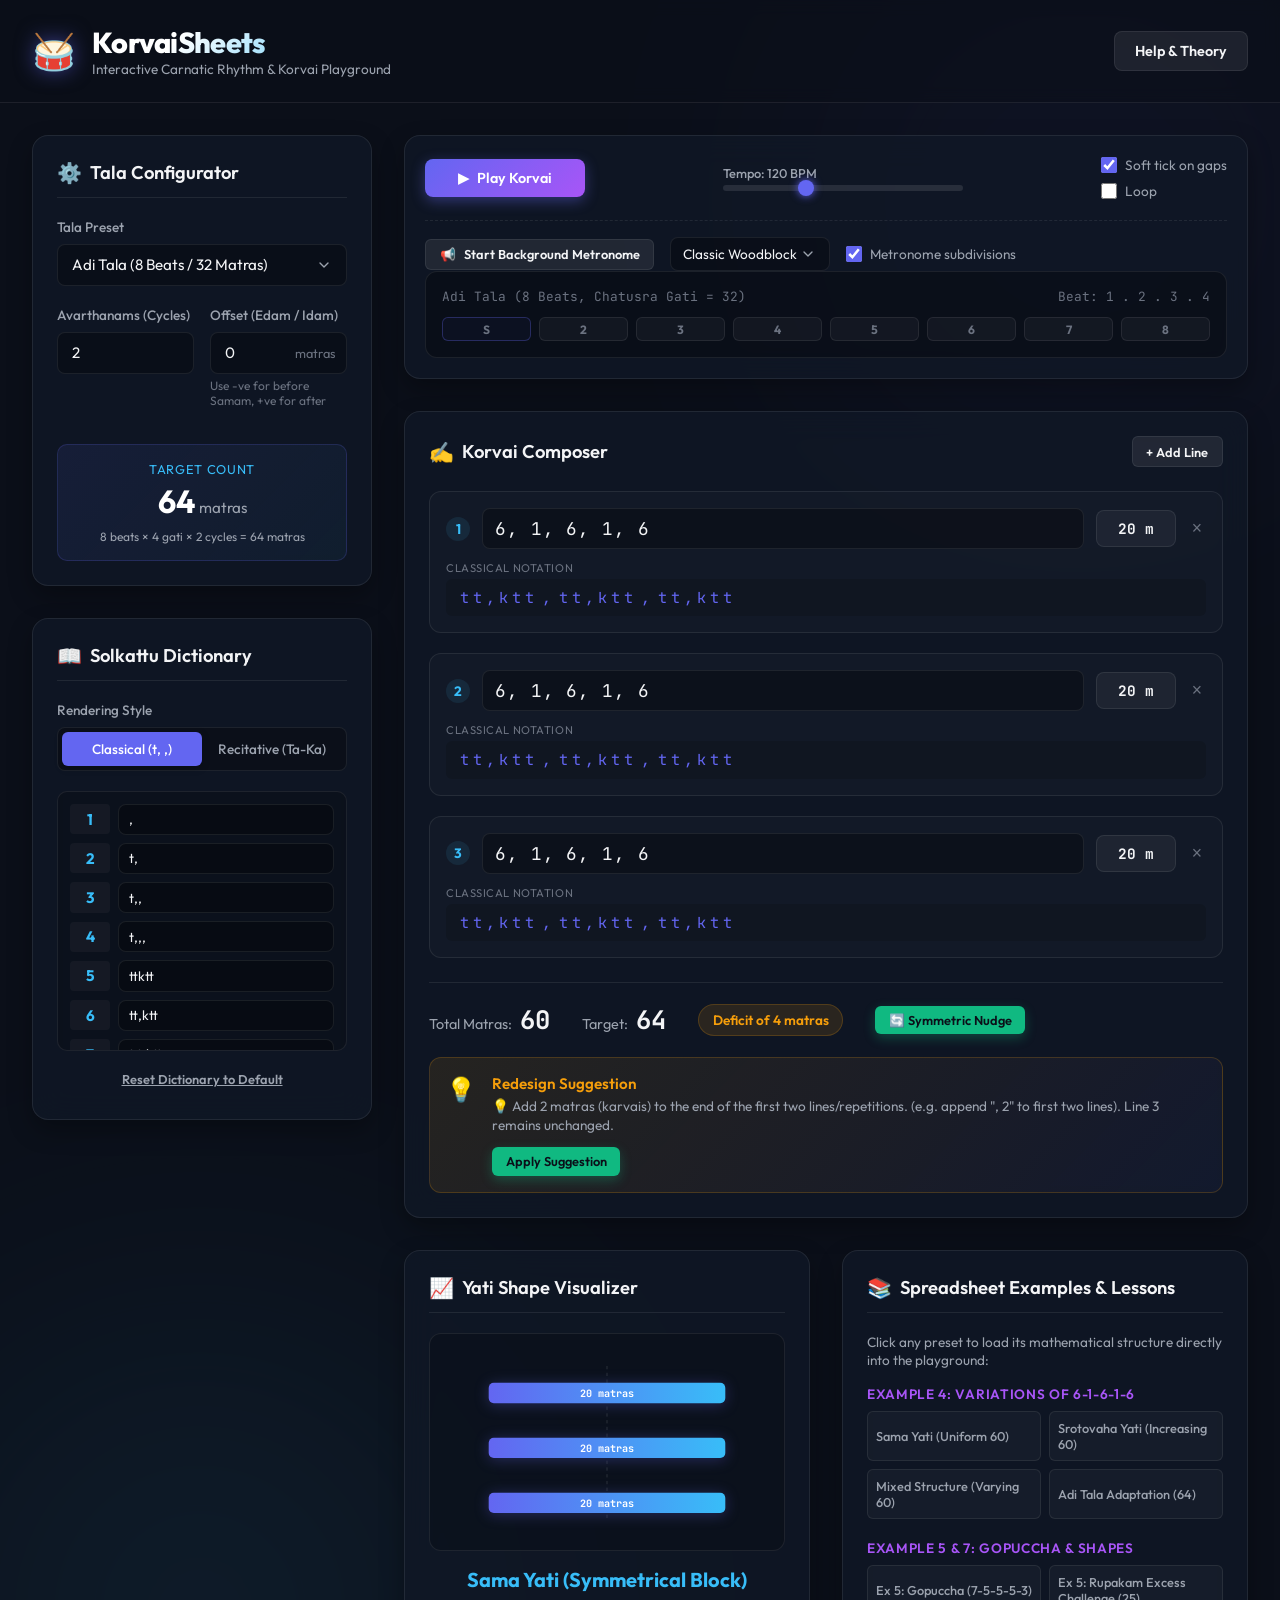
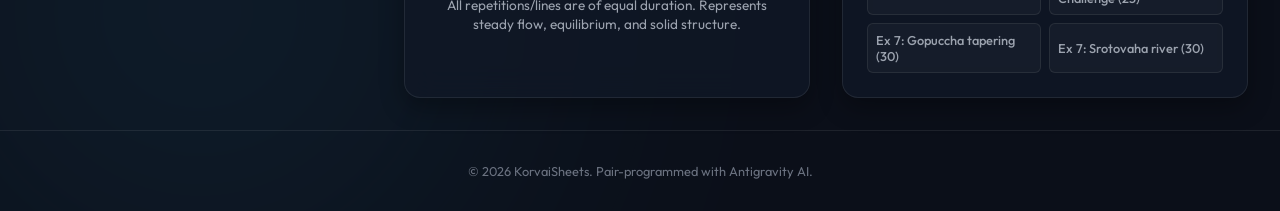
==== index.html @ 5673700f "Initial commit of KorvaiSheets: Google Sheets integration and interactive rhythmic audio engine" ====
<!DOCTYPE html>
<html lang="en">
<head>
  <meta charset="UTF-8">
  <meta name="viewport" content="width=device-width, initial-scale=1.0">
  <title>KorvaiSheets — Interactive Carnatic Rhythm & Korvai Generator</title>
  <meta name="description" content="A powerful, visual, and student-friendly tool to calculate, design, and play Carnatic Korvais, Moras, and Yati patterns.">
  <link rel="preconnect" href="https://fonts.googleapis.com">
  <link rel="preconnect" href="https://fonts.gstatic.com" crossorigin>
  <link href="https://fonts.googleapis.com/css2?family=Outfit:wght@300;400;500;600;700;800&family=JetBrains+Mono:wght@400;500;700&display=swap" rel="stylesheet">
  <link rel="stylesheet" href="style.css">
</head>
<body>
  <div class="glow-container">
    <div class="glow-sphere glow-1"></div>
    <div class="glow-sphere glow-2"></div>
  </div>

  <header class="app-header">
    <div class="header-logo">
      <span class="logo-icon">🥁</span>
      <div class="logo-text">
        <h1>KorvaiSheets</h1>
        <p>Interactive Carnatic Rhythm & Korvai Playground</p>
      </div>
    </div>
    <div class="header-actions">
      <button id="help-btn" class="btn btn-secondary">Help & Theory</button>
    </div>
  </header>

  <main class="app-layout">
    <!-- LEFT SIDEBAR: Configuration & Dictionaries -->
    <section class="layout-sidebar">
      <!-- TALA CONFIGURATOR CARD -->
      <div class="card glass-card">
        <h2 class="card-title"><span class="card-icon">⚙️</span> Tala Configurator</h2>
        
        <div class="form-group">
          <label for="tala-select">Tala Preset</label>
          <select id="tala-select" class="form-control">
            <option value="adi">Adi Tala (8 Beats / 32 Matras)</option>
            <option value="rupakam">Rupakam Tala (3 Beats / 12 Matras)</option>
            <option value="khandachapu">Khanda Chapu (5 Matras)</option>
            <option value="misrachapu">Misra Chapu (7 Matras)</option>
            <option value="custom">Custom Tala...</option>
          </select>
        </div>

        <div id="custom-tala-fields" class="custom-fields hidden">
          <div class="form-row">
            <div class="form-group col">
              <label for="custom-beats">Beats (Aksharas)</label>
              <input type="number" id="custom-beats" class="form-control" min="1" max="32" value="8">
            </div>
            <div class="form-group col">
              <label for="custom-gati">Gati (Subdivisions)</label>
              <select id="custom-gati" class="form-control">
                <option value="3">Tisra (3)</option>
                <option value="4" selected>Chatusra (4)</option>
                <option value="5">Khanda (5)</option>
                <option value="7">Misra (7)</option>
                <option value="9">Sankeerna (9)</option>
              </select>
            </div>
          </div>
        </div>

        <div class="form-row">
          <div class="form-group col">
            <label for="target-cycles">Avarthanams (Cycles)</label>
            <input type="number" id="target-cycles" class="form-control" min="0.25" max="10" step="0.25" value="2">
          </div>
          <div class="form-group col">
            <label for="target-offset">Offset (Edam / Idam)</label>
            <div class="input-offset-group">
              <input type="number" id="target-offset" class="form-control" value="0">
              <span class="offset-label">matras</span>
            </div>
            <span class="field-help">Use -ve for before Samam, +ve for after</span>
          </div>
        </div>

        <div class="target-summary">
          <div class="summary-label">Target Count</div>
          <div class="summary-value"><span id="target-matras-display">64</span> <span class="unit">matras</span></div>
          <div class="summary-formula" id="target-formula-display">8 beats &times; 4 gati &times; 2 cycles = 64 matras</div>
        </div>
      </div>

      <!-- SYLLABLE DICTIONARY CARD -->
      <div class="card glass-card">
        <h2 class="card-title"><span class="card-icon">📖</span> Solkattu Dictionary</h2>
        
        <div class="form-group">
          <label>Rendering Style</label>
          <div class="toggle-group">
            <button id="style-notation-btn" class="toggle-btn active" data-style="notation">Classical (t, ,)</button>
            <button id="style-syllable-btn" class="toggle-btn" data-style="syllabic">Recitative (Ta-Ka)</button>
          </div>
        </div>

        <div class="dictionary-list" id="dict-mappings-container">
          <!-- Populated by JS -->
        </div>

        <button id="reset-dict-btn" class="btn btn-tertiary">Reset Dictionary to Default</button>
      </div>
    </section>

    <!-- RIGHT CONTENT: Editor, Visualization, Player -->
    <section class="layout-main">
      <!-- PLAYER CONTROLS CARD -->
      <div class="card glass-card player-card">
        <div class="player-top">
          <button id="play-btn" class="btn btn-primary btn-play">
            <span class="play-icon">▶</span> Play Korvai
          </button>
          <div class="tempo-control">
            <label for="bpm-slider">Tempo: <span id="bpm-val">120</span> BPM</label>
            <input type="range" id="bpm-slider" min="60" max="240" value="120" class="range-slider">
          </div>
          <div class="audio-settings">
            <div class="checkbox-group">
              <input type="checkbox" id="play-gaps-tick" checked>
              <label for="play-gaps-tick">Soft tick on gaps</label>
            </div>
            <div class="checkbox-group">
              <input type="checkbox" id="loop-korvai">
              <label for="loop-korvai">Loop</label>
            </div>
          </div>
        </div>

        <!-- STANDALONE BACKGROUND METRONOME -->
        <div class="standalone-metronome">
          <div class="metronome-controls">
            <button id="metronome-toggle-btn" class="btn btn-secondary btn-sm">
              <span id="metronome-toggle-icon">📢</span> Start Background Metronome
            </button>
            <div class="control-group">
              <select id="metronome-sound-select" class="form-control form-control-sm">
                <option value="woodblock">Classic Woodblock</option>
                <option value="bell">High Bell</option>
                <option value="mridangam">Mridangam Clicks</option>
                <option value="beep">Electronic Beep</option>
              </select>
            </div>
            <div class="checkbox-group">
              <input type="checkbox" id="metronome-subdivisions" checked>
              <label for="metronome-subdivisions">Metronome subdivisions</label>
            </div>
          </div>
        </div>


        <!-- VISUAL METRONOME -->
        <div class="metronome-visualizer">
          <div class="metronome-header">
            <span id="tala-name-display">Adi Tala (Chatusra Gati)</span>
            <span id="metronome-counter">Beat: 1 . 2 . 3 . 4</span>
          </div>
          <div class="metronome-track" id="metronome-track">
            <!-- Beat nodes will be created here dynamically -->
          </div>
        </div>
      </div>

      <!-- KORVAI EDITOR CARD -->
      <div class="card glass-card editor-card">
        <div class="editor-header">
          <h2 class="card-title"><span class="card-icon">✍️</span> Korvai Composer</h2>
          <button id="add-line-btn" class="btn btn-secondary btn-sm">+ Add Line</button>
        </div>

        <div class="editor-lines" id="editor-lines-container">
          <!-- Dynamic lines inserted here -->
        </div>

        <div class="editor-footer">
          <div class="math-status">
            <div class="math-item">
              <span class="label">Total Matras:</span>
              <span class="value" id="total-korvai-matras">0</span>
            </div>
            <div class="math-item">
              <span class="label">Target:</span>
              <span class="value" id="math-target-val">64</span>
            </div>
            <div class="math-item status-badge" id="mismatch-badge">
              <span id="mismatch-text">Match!</span>
            </div>
            <button id="nudge-btn" class="btn btn-accent btn-sm hidden">🔄 Symmetric Nudge</button>
          </div>


          <!-- REDESIGN ASSISTANT -->
          <div id="redesign-suggestion-box" class="suggestion-box hidden">
            <div class="suggestion-icon">💡</div>
            <div class="suggestion-content">
              <h3>Redesign Suggestion</h3>
              <p id="suggestion-text">Add 2 matras (karvais) to the end of the first two repetitions to fit 64 matras.</p>
              <button id="apply-suggestion-btn" class="btn btn-accent btn-sm">Apply Suggestion</button>
            </div>
          </div>
        </div>
      </div>

      <!-- VISUALIZERS: Yati Shape -->
      <div class="grid-2col">
        <div class="card glass-card visualizer-card">
          <h2 class="card-title"><span class="card-icon">📈</span> Yati Shape Visualizer</h2>
          <div class="visualizer-content">
            <div class="svg-container">
              <svg id="yati-svg" viewBox="0 0 400 200" preserveAspectRatio="xMidYMid meet">
                <!-- SVG elements will be populated by JS -->
              </svg>
            </div>
            <div class="yati-info">
              <h3 id="yati-shape-name">Sama Yati</h3>
              <p id="yati-shape-desc">All lines are of equal length, creating a uniform block representation.</p>
            </div>
          </div>
        </div>

        <!-- PRESETS LIBRARY CARD -->
        <div class="card glass-card presets-card">
          <h2 class="card-title"><span class="card-icon">📚</span> Spreadsheet Examples & Lessons</h2>
          <p class="presets-intro">Click any preset to load its mathematical structure directly into the playground:</p>
          
          <div class="preset-categories">
            <div class="preset-category">
              <h4>Example 4: Variations of 6-1-6-1-6</h4>
              <div class="preset-buttons">
                <button class="btn btn-preset" data-preset="ex4-sama">Sama Yati (Uniform 60)</button>
                <button class="btn btn-preset" data-preset="ex4-sroto">Srotovaha Yati (Increasing 60)</button>
                <button class="btn btn-preset" data-preset="ex4-mixed">Mixed Structure (Varying 60)</button>
                <button class="btn btn-preset" data-preset="ex4-adi64">Adi Tala Adaptation (64)</button>
              </div>
            </div>

            <div class="preset-category">
              <h4>Example 5 & 7: Gopuccha & Shapes</h4>
              <div class="preset-buttons">
                <button class="btn btn-preset" data-preset="ex5-gopuccha">Ex 5: Gopuccha (7-5-5-5-3)</button>
                <button class="btn btn-preset" data-preset="ex5-rupakam">Ex 5: Rupakam Excess Challenge (25)</button>
                <button class="btn btn-preset" data-preset="ex7-gopuccha">Ex 7: Gopuccha tapering (30)</button>
                <button class="btn btn-preset" data-preset="ex7-river">Ex 7: Srotovaha river (30)</button>
              </div>
            </div>
          </div>
        </div>
      </div>
    </section>
  </main>

  <!-- HELP & THEORY MODAL -->
  <div id="help-modal" class="modal hidden">
    <div class="modal-content glass-card">
      <div class="modal-header">
        <h2>Understanding Carnatic Korvais & Yatis</h2>
        <span class="close-btn" id="close-modal-btn">&times;</span>
      </div>
      <div class="modal-body">
        <h3>What is a Korvai?</h3>
        <p>A <strong>Korvai</strong> is a structured rhythmic composition in Carnatic music. It consists of two main parts: the <strong>Purvangam</strong> (initial structured section) and the <strong>Uttaranga</strong> (resolving sequence, often repeated 3 times as a <em>tihai</em> or <em>arudi</em>).</p>
        
        <h3>How to Read numbers in KorvaiSheets</h3>
        <p>A Korvai is defined as a series of numbers. <strong>Positive numbers</strong> denote phrase lengths, while <strong>gaps (karvais)</strong> are represented by intervals. The app alternates between phrases and gaps:
        <ul>
          <li><code>6, 1, 6, 1, 6</code> means: phrase of 6, gap of 1, phrase of 6, gap of 1, phrase of 6. Total = 20 matras.</li>
          <li>In classical notation, this displays as <code>tt,ktt , tt,ktt , tt,ktt</code> where <code>,</code> represents a 1-matra gap.</li>
        </ul>
        </p>

        <h3>Yati Shapes</h3>
        <p>Yati refers to the structural envelope of a rhythmic phrase sequence:
          <ul>
            <li><strong>Sama Yati</strong>: Constant width (e.g., 6-6-6)</li>
            <li><strong>Srotovaha Yati</strong>: Widening like a river (e.g., 5-6-7 or 3-5-7)</li>
            <li><strong>Gopuccha Yati</strong>: Tapering like a cow's tail (e.g., 7-5-3)</li>
            <li><strong>Mridangam Yati</strong>: Wide center, narrow ends (e.g., 3-7-3)</li>
            <li><strong>Damaruka Yati</strong>: Narrow center, wide ends (e.g., 7-3-7)</li>
          </ul>
        </p>

        <h3>Math Alignment Challenge</h3>
        <p>A key skill for percussionists is adapting a korvai to fit the <em>Tala</em> cycle. For instance, in Adi Tala (32 matras in 1 cycle, 64 in 2 cycles), a korvai totalling 60 matras leaves a deficit of 4. We resolve this by adding 2 matras (karvais) to the end of the first two lines, making the final structure 22 + 22 + 20 = 64 matras!</p>
      </div>
    </div>
  </div>

  <footer class="app-footer">
    <p>&copy; 2026 KorvaiSheets. Pair-programmed with Antigravity AI.</p>
  </footer>

  <script src="app.js"></script>
</body>
</html>
---- style.css ----
/* DESIGN SYSTEM & VARIABLES */
:root {
  --bg-primary: #0b0f19;
  --bg-card: rgba(17, 24, 39, 0.75);
  --bg-card-hover: rgba(23, 33, 53, 0.85);
  --border-color: rgba(255, 255, 255, 0.08);
  --border-focus: rgba(99, 102, 241, 0.5);
  
  /* Palette */
  --text-primary: #f3f4f6;
  --text-secondary: #9ca3af;
  --text-muted: #6b7280;
  
  --accent-blue: #38bdf8;
  --accent-indigo: #6366f1;
  --accent-purple: #a855f7;
  --accent-emerald: #10b981;
  --accent-amber: #f59e0b;
  --accent-rose: #f43f5e;
  
  /* Fonts */
  --font-main: 'Outfit', -apple-system, BlinkMacSystemFont, "Segoe UI", Roboto, sans-serif;
  --font-mono: 'JetBrains Mono', monospace;
  
  --shadow-sm: 0 2px 8px rgba(0, 0, 0, 0.2);
  --shadow-md: 0 10px 25px rgba(0, 0, 0, 0.3);
  --shadow-lg: 0 20px 50px rgba(0, 0, 0, 0.5);
  
  --transition-fast: 0.15s ease;
  --transition-normal: 0.25s ease;
}

/* RESET & BASE STYLES */
* {
  box-sizing: border-box;
  margin: 0;
  padding: 0;
}

body {
  font-family: var(--font-main);
  background-color: var(--bg-primary);
  color: var(--text-primary);
  min-height: 100vh;
  display: flex;
  flex-direction: column;
  overflow-x: hidden;
  position: relative;
}

/* BACKGROUND GLOW SHAPES */
.glow-container {
  position: absolute;
  top: 0;
  left: 0;
  width: 100%;
  height: 100%;
  z-index: -1;
  overflow: hidden;
  pointer-events: none;
}

.glow-sphere {
  position: absolute;
  border-radius: 50%;
  filter: blur(150px);
  opacity: 0.15;
}

.glow-1 {
  background: radial-gradient(circle, var(--accent-indigo) 0%, transparent 70%);
  width: 600px;
  height: 600px;
  top: -100px;
  right: -100px;
}

.glow-2 {
  background: radial-gradient(circle, var(--accent-blue) 0%, transparent 70%);
  width: 800px;
  height: 800px;
  bottom: -200px;
  left: -200px;
}

/* APP HEADER */
.app-header {
  display: flex;
  justify-content: space-between;
  align-items: center;
  padding: 1.5rem 2rem;
  background: rgba(11, 15, 25, 0.5);
  backdrop-filter: blur(8px);
  border-bottom: 1px solid var(--border-color);
  z-index: 10;
}

.header-logo {
  display: flex;
  align-items: center;
  gap: 1rem;
}

.logo-icon {
  font-size: 2.2rem;
  filter: drop-shadow(0 0 10px rgba(99, 102, 241, 0.5));
}

.logo-text h1 {
  font-size: 1.8rem;
  font-weight: 800;
  letter-spacing: -0.025em;
  background: linear-gradient(135deg, #ffffff 30%, var(--accent-blue) 100%);
  -webkit-background-clip: text;
  -webkit-text-fill-color: transparent;
}

.logo-text p {
  font-size: 0.85rem;
  color: var(--text-secondary);
}

/* LAYOUT STRUCTURE */
.app-layout {
  flex: 1;
  display: grid;
  grid-template-columns: 340px 1fr;
  gap: 2rem;
  padding: 2rem;
  max-width: 1600px;
  margin: 0 auto;
  width: 100%;
}

.layout-sidebar {
  display: flex;
  flex-direction: column;
  gap: 2rem;
}

.layout-main {
  display: flex;
  flex-direction: column;
  gap: 2rem;
}

.grid-2col {
  display: grid;
  grid-template-columns: 1fr 1fr;
  gap: 2rem;
}

/* CARDS (GLASSMORPHISM) */
.glass-card {
  background: var(--bg-card);
  backdrop-filter: blur(16px);
  -webkit-backdrop-filter: blur(16px);
  border: 1px solid var(--border-color);
  border-radius: 16px;
  box-shadow: var(--shadow-md);
  padding: 1.5rem;
  transition: transform var(--transition-normal), border-color var(--transition-normal);
}

.glass-card:hover {
  border-color: rgba(255, 255, 255, 0.15);
}

.card-title {
  font-size: 1.15rem;
  font-weight: 600;
  margin-bottom: 1.25rem;
  display: flex;
  align-items: center;
  gap: 0.5rem;
  color: var(--text-primary);
  border-bottom: 1px solid var(--border-color);
  padding-bottom: 0.75rem;
}

.card-icon {
  font-size: 1.25rem;
}

/* FORM CONTROLS */
.form-group {
  margin-bottom: 1.25rem;
}

.form-group label {
  display: block;
  font-size: 0.85rem;
  font-weight: 500;
  color: var(--text-secondary);
  margin-bottom: 0.5rem;
}

.form-row {
  display: flex;
  gap: 1rem;
}

.form-row .col {
  flex: 1;
  min-width: 0;
}

.form-control {
  width: 100%;
  background-color: rgba(0, 0, 0, 0.3);
  border: 1px solid var(--border-color);
  border-radius: 8px;
  color: var(--text-primary);
  font-family: inherit;
  font-size: 0.95rem;
  padding: 0.65rem 0.85rem;
  outline: none;
  transition: border-color var(--transition-fast), box-shadow var(--transition-fast);
}

.form-control:focus {
  border-color: var(--accent-indigo);
  box-shadow: 0 0 0 2px var(--border-focus);
}

select.form-control {
  cursor: pointer;
  appearance: none;
  background-image: url("data:image/svg+xml;charset=UTF-8,%3csvg xmlns='http://www.w3.org/2000/svg' viewBox='0 0 24 24' fill='none' stroke='%239ca3af' stroke-width='2' stroke-linecap='round' stroke-linejoin='round'%3e%3cpolyline points='6 9 12 15 18 9'%3e%3c/polyline%3e%3c/svg%3e");
  background-repeat: no-repeat;
  background-position: right 0.85rem center;
  background-size: 1rem;
  padding-right: 2.5rem;
}

.custom-fields {
  background: rgba(0, 0, 0, 0.15);
  border-radius: 8px;
  padding: 0.75rem;
  margin-bottom: 1.25rem;
  border: 1px dashed var(--border-color);
}

.hidden {
  display: none !important;
}

.field-help {
  font-size: 0.75rem;
  color: var(--text-muted);
  display: block;
  margin-top: 0.25rem;
}

/* INPUT OFFSET GROUP */
.input-offset-group {
  display: flex;
  position: relative;
  align-items: center;
}

.input-offset-group input {
  padding-right: 3.5rem;
}

.input-offset-group .offset-label {
  position: absolute;
  right: 0.75rem;
  font-size: 0.8rem;
  color: var(--text-muted);
  pointer-events: none;
}

/* TARGET SUMMARY */
.target-summary {
  background: linear-gradient(135deg, rgba(99, 102, 241, 0.1), rgba(56, 189, 248, 0.05));
  border: 1px solid rgba(99, 102, 241, 0.2);
  border-radius: 10px;
  padding: 1rem;
  margin-top: 1rem;
  text-align: center;
}

.summary-label {
  font-size: 0.8rem;
  text-transform: uppercase;
  letter-spacing: 0.05em;
  color: var(--accent-blue);
  margin-bottom: 0.25rem;
}

.summary-value {
  font-size: 2rem;
  font-weight: 700;
  color: #fff;
  display: flex;
  align-items: baseline;
  justify-content: center;
  gap: 0.25rem;
}

.summary-value .unit {
  font-size: 0.95rem;
  font-weight: 400;
  color: var(--text-secondary);
}

.summary-formula {
  font-size: 0.75rem;
  color: var(--text-secondary);
  margin-top: 0.5rem;
}

/* BUTTONS */
.btn {
  display: inline-flex;
  align-items: center;
  justify-content: center;
  font-family: inherit;
  font-size: 0.9rem;
  font-weight: 600;
  padding: 0.65rem 1.25rem;
  border-radius: 8px;
  border: none;
  cursor: pointer;
  transition: all var(--transition-fast);
  gap: 0.5rem;
  outline: none;
}

.btn-primary {
  background: linear-gradient(135deg, var(--accent-indigo) 0%, var(--accent-purple) 100%);
  color: #fff;
  box-shadow: 0 4px 14px rgba(99, 102, 241, 0.4);
}

.btn-primary:hover {
  transform: translateY(-1px);
  box-shadow: 0 6px 20px rgba(99, 102, 241, 0.6);
}

.btn-primary:active {
  transform: translateY(1px);
}

.btn-secondary {
  background-color: rgba(255, 255, 255, 0.08);
  color: var(--text-primary);
  border: 1px solid var(--border-color);
}

.btn-secondary:hover {
  background-color: rgba(255, 255, 255, 0.15);
}

.btn-tertiary {
  background: transparent;
  color: var(--text-secondary);
  font-size: 0.8rem;
  text-decoration: underline;
  padding: 0.5rem 0;
  width: 100%;
}

.btn-tertiary:hover {
  color: var(--text-primary);
}

.btn-accent {
  background-color: var(--accent-emerald);
  color: #0b0f19;
  box-shadow: 0 4px 12px rgba(16, 185, 129, 0.3);
}

.btn-accent:hover {
  background-color: #059669;
  transform: translateY(-1px);
}

.btn-sm {
  padding: 0.4rem 0.85rem;
  font-size: 0.8rem;
  border-radius: 6px;
}

/* TOGGLE GROUP */
.toggle-group {
  display: flex;
  background-color: rgba(0, 0, 0, 0.25);
  border: 1px solid var(--border-color);
  border-radius: 8px;
  padding: 0.25rem;
}

.toggle-btn {
  flex: 1;
  background: transparent;
  border: none;
  color: var(--text-secondary);
  font-family: inherit;
  font-size: 0.85rem;
  font-weight: 500;
  padding: 0.5rem 0.75rem;
  border-radius: 6px;
  cursor: pointer;
  transition: all var(--transition-fast);
}

.toggle-btn.active {
  background-color: var(--accent-indigo);
  color: #fff;
  box-shadow: var(--shadow-sm);
}

/* DICTIONARY LIST */
.dictionary-list {
  background: rgba(0, 0, 0, 0.2);
  border-radius: 10px;
  padding: 0.75rem;
  max-height: 260px;
  overflow-y: auto;
  margin-bottom: 0.75rem;
  border: 1px solid var(--border-color);
}

.dict-row {
  display: flex;
  align-items: center;
  margin-bottom: 0.5rem;
  gap: 0.5rem;
}

.dict-row:last-child {
  margin-bottom: 0;
}

.dict-key {
  width: 2.5rem;
  text-align: center;
  font-weight: 700;
  color: var(--accent-blue);
  font-size: 0.95rem;
  background: rgba(255, 255, 255, 0.04);
  padding: 0.35rem 0;
  border-radius: 4px;
}

.dict-input {
  flex: 1;
  padding: 0.35rem 0.6rem;
  font-size: 0.85rem;
}

/* PLAYER CARD */
.player-card {
  padding: 1.25rem;
}

.player-top {
  display: flex;
  flex-wrap: wrap;
  align-items: center;
  justify-content: space-between;
  gap: 1.5rem;
  margin-bottom: 1.25rem;
}

.btn-play {
  min-width: 160px;
}

.btn-play.playing {
  background: linear-gradient(135deg, var(--accent-rose) 0%, var(--accent-purple) 100%);
  box-shadow: 0 4px 14px rgba(244, 63, 94, 0.4);
}

.tempo-control {
  display: flex;
  flex-direction: column;
  flex-grow: 1;
  max-width: 240px;
}

.tempo-control label {
  font-size: 0.8rem;
  color: var(--text-secondary);
  font-weight: 500;
  margin-bottom: 0.25rem;
}

.range-slider {
  -webkit-appearance: none;
  width: 100%;
  height: 6px;
  border-radius: 3px;
  background: rgba(255, 255, 255, 0.1);
  outline: none;
}

.range-slider::-webkit-slider-thumb {
  -webkit-appearance: none;
  appearance: none;
  width: 16px;
  height: 16px;
  border-radius: 50%;
  background: var(--accent-indigo);
  cursor: pointer;
  box-shadow: 0 0 8px var(--accent-indigo);
  transition: transform var(--transition-fast);
}

.range-slider::-webkit-slider-thumb:hover {
  transform: scale(1.25);
}

.audio-settings {
  display: flex;
  flex-direction: column;
  gap: 0.5rem;
}

.checkbox-group {
  display: flex;
  align-items: center;
  gap: 0.5rem;
  cursor: pointer;
}

.checkbox-group input[type="checkbox"] {
  accent-color: var(--accent-indigo);
  width: 1rem;
  height: 1rem;
  cursor: pointer;
}

.checkbox-group label {
  font-size: 0.85rem;
  color: var(--text-secondary);
  cursor: pointer;
}

/* METRONOME VISUALIZER */
.metronome-visualizer {
  background-color: rgba(0, 0, 0, 0.3);
  border-radius: 12px;
  padding: 1rem;
  border: 1px solid var(--border-color);
}

.metronome-header {
  display: flex;
  justify-content: space-between;
  font-size: 0.8rem;
  color: var(--text-muted);
  margin-bottom: 0.75rem;
  font-family: var(--font-mono);
}

.metronome-track {
  display: flex;
  flex-wrap: wrap;
  gap: 0.5rem;
}

.beat-node {
  flex: 1;
  height: 24px;
  min-width: 16px;
  background-color: rgba(255, 255, 255, 0.04);
  border: 1px solid var(--border-color);
  border-radius: 6px;
  display: flex;
  align-items: center;
  justify-content: center;
  font-size: 0.75rem;
  font-weight: 700;
  color: var(--text-muted);
  transition: all 0.05s ease;
}

.beat-node.accent {
  border-color: rgba(99, 102, 241, 0.3);
  background-color: rgba(99, 102, 241, 0.04);
}

.beat-node.active-beat {
  background-color: var(--accent-indigo);
  border-color: var(--accent-indigo);
  color: #fff;
  box-shadow: 0 0 12px var(--accent-indigo);
  transform: scale(1.05);
}

.beat-node.active-subdivision {
  background-color: var(--accent-blue);
  border-color: var(--accent-blue);
  color: #0b0f19;
  box-shadow: 0 0 8px var(--accent-blue);
}

/* KORVAI EDITOR */
.editor-card {
  display: flex;
  flex-direction: column;
}

.editor-header {
  display: flex;
  justify-content: space-between;
  align-items: center;
  margin-bottom: 1.5rem;
}

.editor-header .card-title {
  margin-bottom: 0;
  border-bottom: none;
  padding-bottom: 0;
}

.editor-lines {
  display: flex;
  flex-direction: column;
  gap: 1.25rem;
  margin-bottom: 1.5rem;
}

.editor-line-row {
  background: rgba(255, 255, 255, 0.02);
  border: 1px solid var(--border-color);
  border-radius: 12px;
  padding: 1rem;
  position: relative;
  transition: all var(--transition-normal);
}

.editor-line-row.playing-line {
  border-color: var(--accent-indigo);
  box-shadow: 0 0 10px rgba(99, 102, 241, 0.15);
  background: rgba(99, 102, 241, 0.02);
}

.line-top-bar {
  display: flex;
  align-items: center;
  margin-bottom: 0.75rem;
  gap: 0.75rem;
}

.line-number {
  font-size: 0.85rem;
  font-weight: 700;
  color: var(--accent-blue);
  background: rgba(56, 189, 248, 0.1);
  width: 24px;
  height: 24px;
  border-radius: 50%;
  display: flex;
  align-items: center;
  justify-content: center;
}

.line-input-wrapper {
  flex: 1;
}

.line-input {
  font-family: var(--font-mono);
  font-size: 1.1rem;
  letter-spacing: 0.05em;
  padding: 0.5rem 0.75rem;
}

.line-sum {
  font-size: 0.9rem;
  font-weight: 700;
  background: rgba(255, 255, 255, 0.05);
  padding: 0.5rem 0.75rem;
  border-radius: 8px;
  border: 1px solid var(--border-color);
  font-family: var(--font-mono);
  min-width: 80px;
  text-align: center;
}

.btn-delete-line {
  background: transparent;
  color: var(--text-muted);
  border: none;
  font-size: 1.1rem;
  cursor: pointer;
  padding: 0.25rem;
  border-radius: 4px;
  transition: all var(--transition-fast);
}

.btn-delete-line:hover {
  color: var(--accent-rose);
  background-color: rgba(244, 63, 94, 0.1);
}

.line-bottom-bar {
  display: flex;
  flex-direction: column;
  gap: 0.25rem;
}

.solkattu-display-label {
  font-size: 0.7rem;
  text-transform: uppercase;
  color: var(--text-muted);
  letter-spacing: 0.05em;
}

.solkattu-display-value {
  font-family: var(--font-mono);
  font-size: 0.95rem;
  color: var(--accent-indigo);
  word-break: break-all;
  line-height: 1.4;
  background-color: rgba(0, 0, 0, 0.15);
  padding: 0.5rem 0.75rem;
  border-radius: 6px;
  min-height: 2.2rem;
}

.solkattu-display-value span {
  display: inline-block;
  transition: all 0.05s ease;
  border-radius: 3px;
  padding: 0 2px;
}

.solkattu-display-value span.highlight-syllable {
  background-color: rgba(245, 158, 11, 0.25);
  color: var(--accent-amber);
  transform: scale(1.1);
  font-weight: 700;
  box-shadow: 0 0 5px rgba(245, 158, 11, 0.3);
}

/* FOOTER STATS & REDESIGN */
.editor-footer {
  border-top: 1px solid var(--border-color);
  padding-top: 1.25rem;
  display: flex;
  flex-direction: column;
  gap: 1.25rem;
}

.math-status {
  display: flex;
  flex-wrap: wrap;
  align-items: center;
  gap: 2rem;
}

.math-item {
  display: flex;
  align-items: baseline;
  gap: 0.5rem;
}

.math-item .label {
  font-size: 0.9rem;
  color: var(--text-secondary);
}

.math-item .value {
  font-size: 1.6rem;
  font-weight: 700;
  font-family: var(--font-mono);
}

.status-badge {
  padding: 0.4rem 0.85rem;
  border-radius: 20px;
  font-size: 0.85rem;
  font-weight: 600;
  display: inline-flex;
  align-items: center;
}

.status-badge.match {
  background-color: rgba(16, 185, 129, 0.12);
  color: var(--accent-emerald);
  border: 1px solid rgba(16, 185, 129, 0.2);
}

.status-badge.deficit {
  background-color: rgba(245, 158, 11, 0.12);
  color: var(--accent-amber);
  border: 1px solid rgba(245, 158, 11, 0.2);
}

.status-badge.surplus {
  background-color: rgba(244, 63, 94, 0.12);
  color: var(--accent-rose);
  border: 1px solid rgba(244, 63, 94, 0.2);
}

/* REDESIGN SUGGESTION */
.suggestion-box {
  display: flex;
  gap: 1rem;
  background: linear-gradient(135deg, rgba(245, 158, 11, 0.1), rgba(99, 102, 241, 0.05));
  border: 1px solid rgba(245, 158, 11, 0.2);
  border-radius: 12px;
  padding: 1rem;
}

.suggestion-icon {
  font-size: 1.5rem;
}

.suggestion-content h3 {
  font-size: 0.95rem;
  font-weight: 600;
  color: var(--accent-amber);
  margin-bottom: 0.25rem;
}

.suggestion-content p {
  font-size: 0.85rem;
  color: var(--text-secondary);
  margin-bottom: 0.75rem;
  line-height: 1.4;
}

/* YATI SHAPE VISUALIZER */
.visualizer-content {
  display: flex;
  flex-direction: column;
  align-items: center;
  gap: 1rem;
}

.svg-container {
  width: 100%;
  background-color: rgba(0, 0, 0, 0.2);
  border-radius: 12px;
  border: 1px solid var(--border-color);
  padding: 0.5rem;
  display: flex;
  justify-content: center;
}

#yati-svg {
  width: 100%;
  height: 200px;
}

.yati-svg-bar {
  fill: url(#barGradient);
  filter: drop-shadow(0 2px 8px rgba(99, 102, 241, 0.3));
  transition: all var(--transition-normal);
}

.yati-svg-line {
  stroke: rgba(255, 255, 255, 0.15);
  stroke-dasharray: 4;
}

.yati-info {
  width: 100%;
  text-align: center;
}

#yati-shape-name {
  font-size: 1.25rem;
  color: var(--accent-blue);
  font-weight: 700;
  margin-bottom: 0.25rem;
}

#yati-shape-desc {
  font-size: 0.85rem;
  color: var(--text-secondary);
  line-height: 1.4;
}

/* PRESETS CARD */
.presets-intro {
  font-size: 0.85rem;
  color: var(--text-secondary);
  margin-bottom: 1rem;
}

.preset-categories {
  display: flex;
  flex-direction: column;
  gap: 1.25rem;
}

.preset-category h4 {
  font-size: 0.85rem;
  text-transform: uppercase;
  letter-spacing: 0.05em;
  color: var(--accent-purple);
  margin-bottom: 0.5rem;
  font-weight: 600;
}

.preset-buttons {
  display: grid;
  grid-template-columns: 1fr 1fr;
  gap: 0.5rem;
}

.btn-preset {
  background-color: rgba(255, 255, 255, 0.03);
  border: 1px solid var(--border-color);
  color: var(--text-secondary);
  padding: 0.5rem;
  font-size: 0.8rem;
  text-align: left;
  border-radius: 6px;
  justify-content: flex-start;
  font-weight: 500;
  word-break: break-word;
}

.btn-preset:hover {
  background-color: rgba(99, 102, 241, 0.1);
  border-color: var(--accent-indigo);
  color: #fff;
}

/* HELP THEORY MODAL */
.modal {
  position: fixed;
  top: 0;
  left: 0;
  width: 100%;
  height: 100%;
  background-color: rgba(11, 15, 25, 0.8);
  backdrop-filter: blur(8px);
  display: flex;
  align-items: center;
  justify-content: center;
  z-index: 100;
  opacity: 1;
  transition: opacity var(--transition-normal);
}

.modal.hidden {
  display: none;
  opacity: 0;
}

.modal-content {
  width: 90%;
  max-width: 600px;
  max-height: 85vh;
  overflow-y: auto;
  padding: 2rem;
  border-color: rgba(255, 255, 255, 0.15);
  box-shadow: var(--shadow-lg);
  animation: modalSlideIn var(--transition-normal) forwards;
}

@keyframes modalSlideIn {
  from {
    transform: translateY(20px);
    opacity: 0;
  }
  to {
    transform: translateY(0);
    opacity: 1;
  }
}

.modal-header {
  display: flex;
  justify-content: space-between;
  align-items: center;
  margin-bottom: 1.5rem;
  border-bottom: 1px solid var(--border-color);
  padding-bottom: 0.75rem;
}

.modal-header h2 {
  font-size: 1.4rem;
  font-weight: 700;
  color: var(--accent-blue);
}

.close-btn {
  font-size: 2rem;
  font-weight: 300;
  color: var(--text-muted);
  cursor: pointer;
  line-height: 1;
}

.close-btn:hover {
  color: var(--text-primary);
}

.modal-body h3 {
  font-size: 1rem;
  color: var(--accent-indigo);
  margin-top: 1.25rem;
  margin-bottom: 0.5rem;
  font-weight: 600;
}

.modal-body p, .modal-body ul {
  font-size: 0.9rem;
  color: var(--text-secondary);
  line-height: 1.5;
  margin-bottom: 0.75rem;
}

.modal-body ul {
  padding-left: 1.25rem;
}

.modal-body li {
  margin-bottom: 0.35rem;
}

/* APP FOOTER */
.app-footer {
  text-align: center;
  padding: 2rem;
  font-size: 0.8rem;
  color: var(--text-muted);
  border-top: 1px solid var(--border-color);
  margin-top: auto;
}

/* STANDALONE BACKGROUND METRONOME */
.standalone-metronome {
  margin-top: 1rem;
  padding-top: 1rem;
  border-top: 1px dashed var(--border-color);
}

.metronome-controls {
  display: flex;
  flex-wrap: wrap;
  align-items: center;
  gap: 1rem;
}

.standalone-metronome button {
  min-width: 220px;
}

.standalone-metronome button.active-metro {
  background: linear-gradient(135deg, var(--accent-emerald) 0%, var(--accent-indigo) 100%);
  color: #0b0f19;
  box-shadow: 0 0 10px rgba(16, 185, 129, 0.4);
}

.control-group {
  display: flex;
  align-items: center;
}

.control-group select {
  padding: 0.45rem 2rem 0.45rem 0.75rem;
  font-size: 0.85rem;
}

/* RESPONSIVENESS */
@media (max-width: 1024px) {
  .app-layout {
    grid-template-columns: 1fr;
  }
}

@media (max-width: 768px) {
  .grid-2col {
    grid-template-columns: 1fr;
  }
  
  .preset-buttons {
    grid-template-columns: 1fr;
  }
  
  .player-top {
    flex-direction: column;
    align-items: stretch;
  }
  
  .tempo-control {
    max-width: none;
  }
}
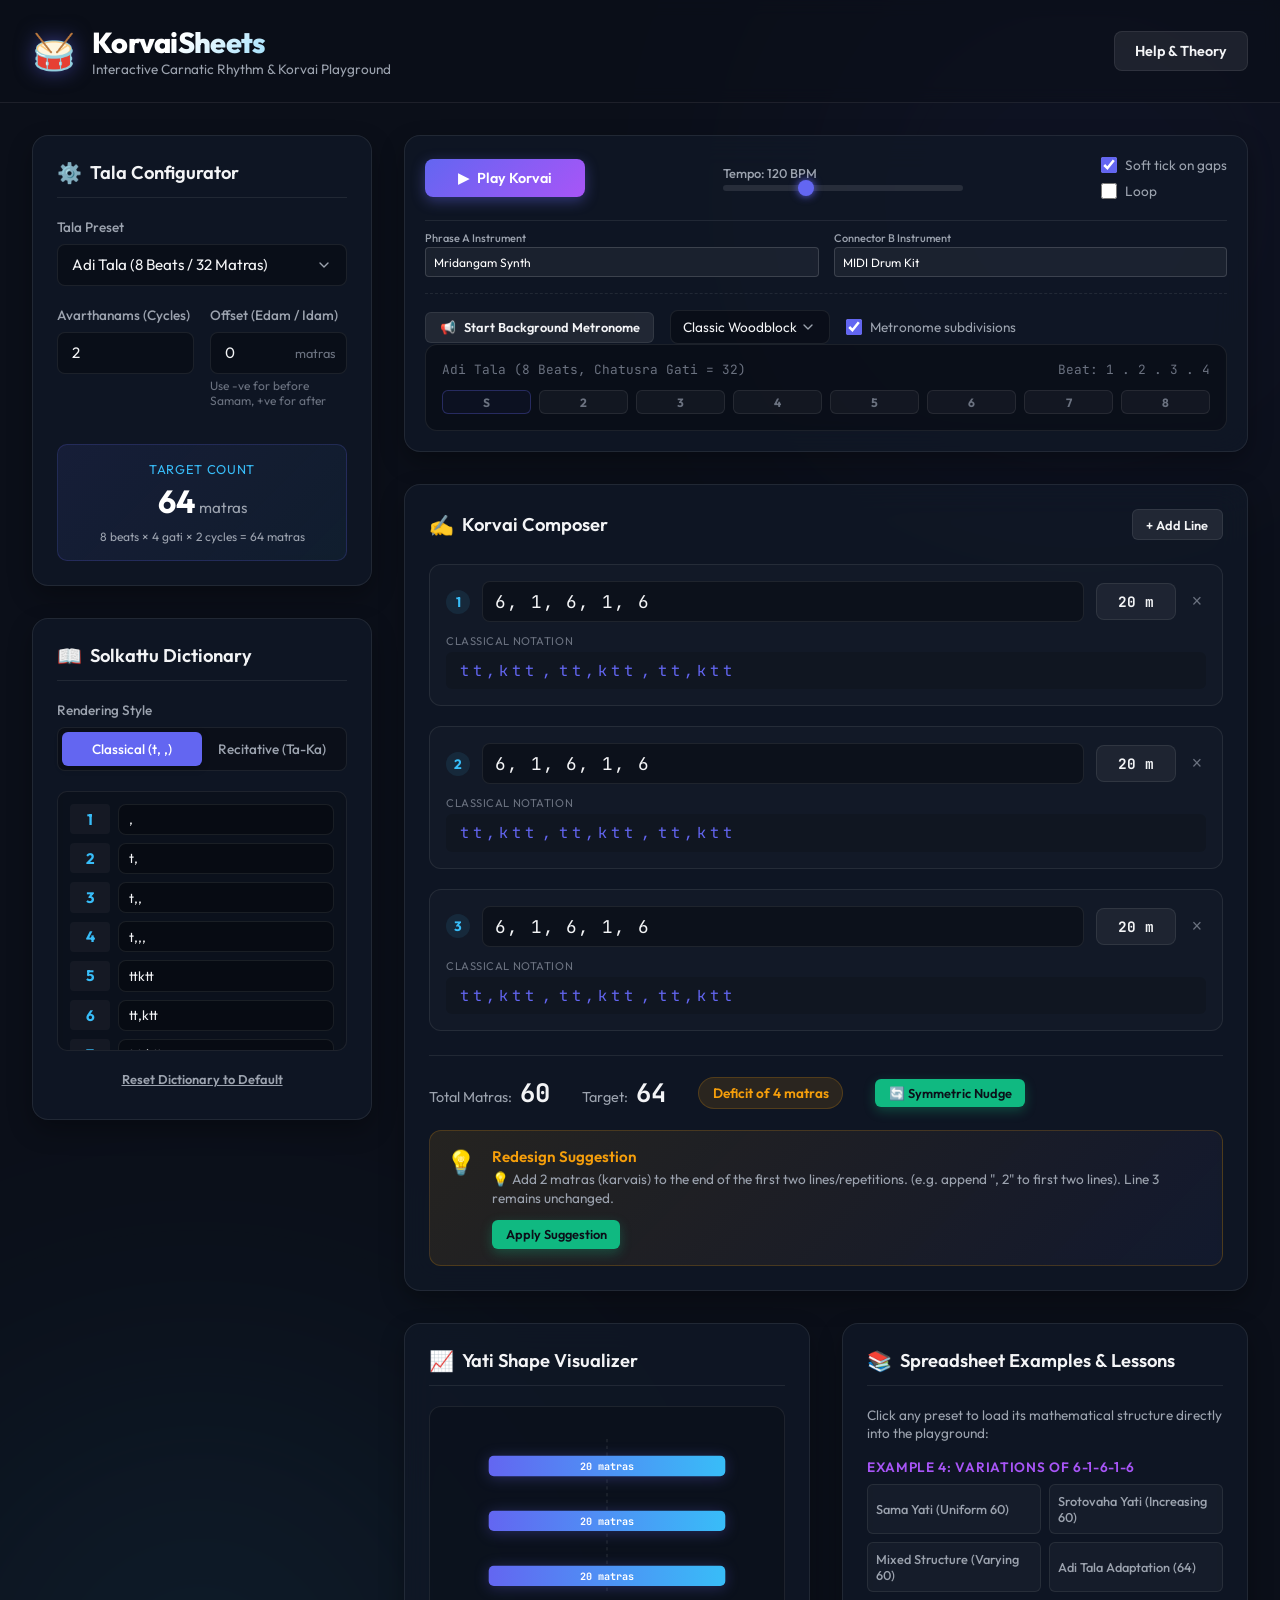
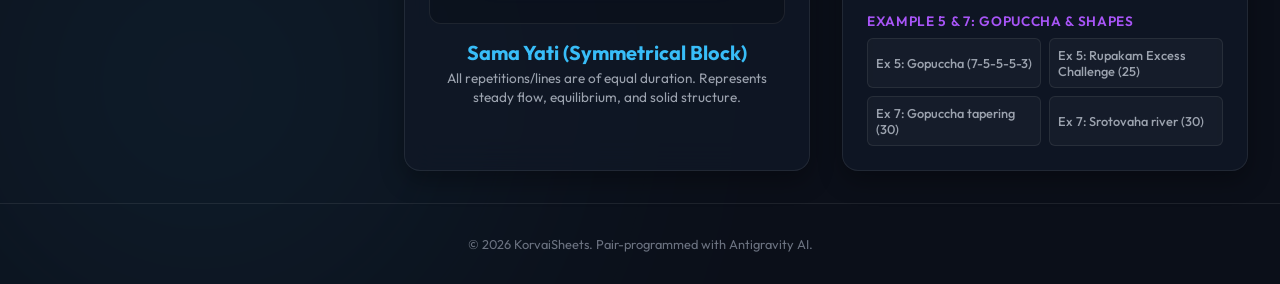
==== commit 205a110a: "Add separate instrument selectors for Phrase A and Connector B, and implement a Web Audio MIDI Drum " ====
--- a/index.html
+++ b/index.html
@@ -131,6 +131,23 @@
             </div>
           </div>
         </div>
+        
+        <div class="instrument-settings" style="display: flex; gap: 15px; margin-top: 12px; padding-top: 10px; border-top: 1px solid rgba(255,255,255,0.08);">
+          <div class="form-group" style="flex: 1; margin-bottom: 0;">
+            <label for="inst-a-select" style="font-size: 11px; margin-bottom: 2px; color: var(--text-secondary);">Phrase A Instrument</label>
+            <select id="inst-a-select" class="form-control form-control-sm" style="font-size: 12px; height: 30px; padding: 4px 8px; color: #fff; background: rgba(255,255,255,0.05); border: 1px solid rgba(255,255,255,0.15); border-radius: 4px; width: 100%;">
+              <option value="mridangam" style="background: #222;" selected>Mridangam Synth</option>
+              <option value="drumkit" style="background: #222;">MIDI Drum Kit</option>
+            </select>
+          </div>
+          <div class="form-group" style="flex: 1; margin-bottom: 0;">
+            <label for="inst-b-select" style="font-size: 11px; margin-bottom: 2px; color: var(--text-secondary);">Connector B Instrument</label>
+            <select id="inst-b-select" class="form-control form-control-sm" style="font-size: 12px; height: 30px; padding: 4px 8px; color: #fff; background: rgba(255,255,255,0.05); border: 1px solid rgba(255,255,255,0.15); border-radius: 4px; width: 100%;">
+              <option value="mridangam" style="background: #222;">Mridangam Synth</option>
+              <option value="drumkit" style="background: #222;" selected>MIDI Drum Kit</option>
+            </select>
+          </div>
+        </div>
 
         <!-- STANDALONE BACKGROUND METRONOME -->
         <div class="standalone-metronome">
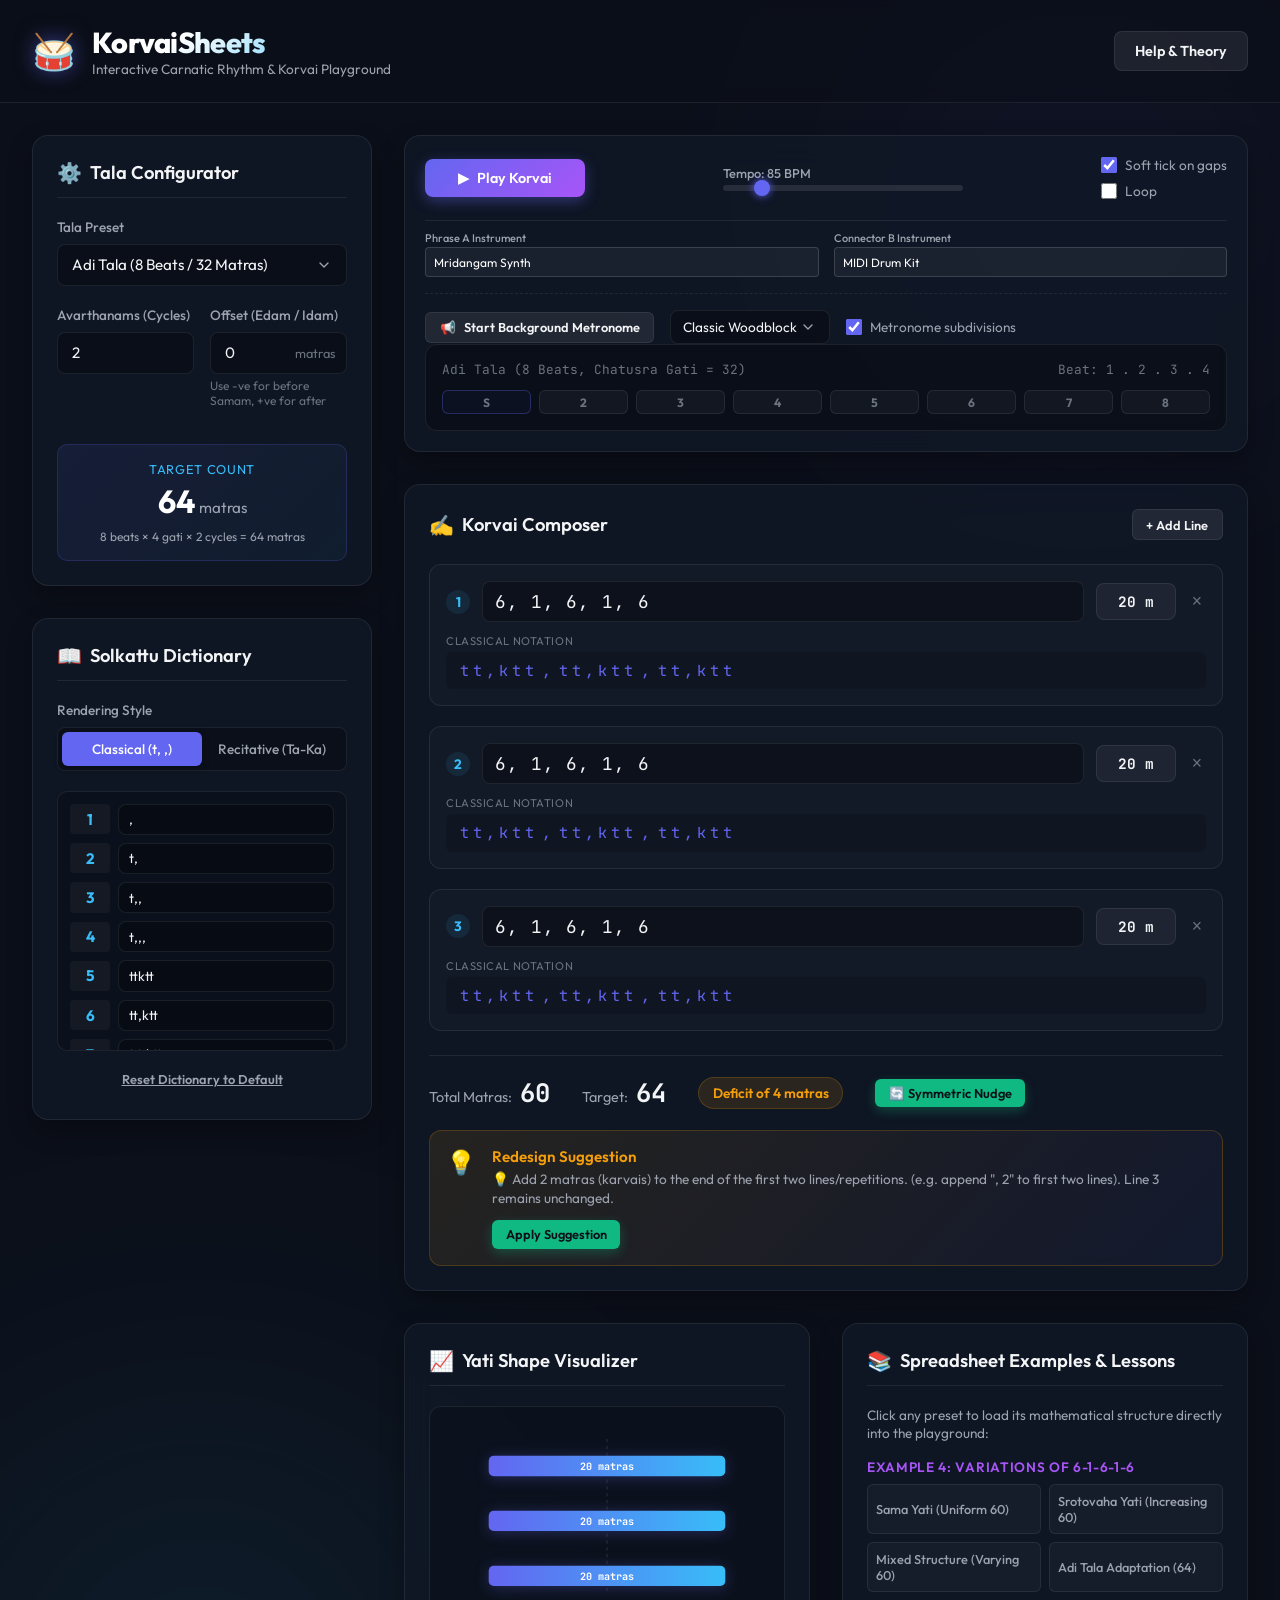
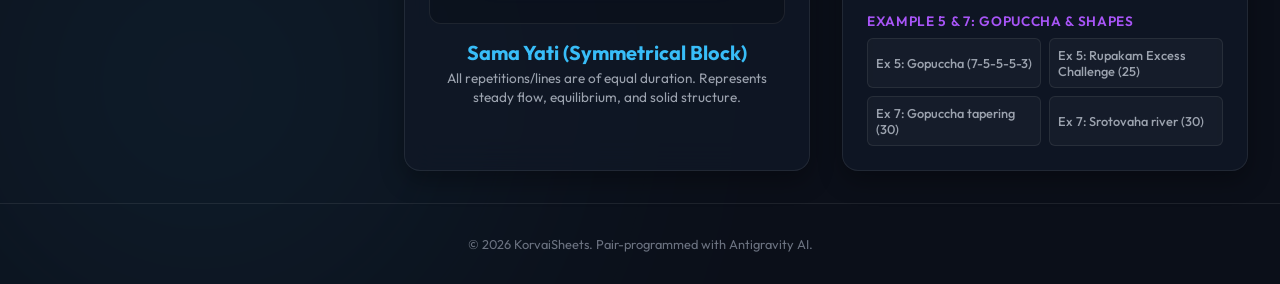
==== commit 9f443e7c: "Update default tempo to 85 BPM and default metronome volume to 25%" ====
--- a/index.html
+++ b/index.html
@@ -117,8 +117,8 @@
             <span class="play-icon">▶</span> Play Korvai
           </button>
           <div class="tempo-control">
-            <label for="bpm-slider">Tempo: <span id="bpm-val">120</span> BPM</label>
-            <input type="range" id="bpm-slider" min="60" max="240" value="120" class="range-slider">
+            <label for="bpm-slider">Tempo: <span id="bpm-val">85</span> BPM</label>
+            <input type="range" id="bpm-slider" min="60" max="240" value="85" class="range-slider">
           </div>
           <div class="audio-settings">
             <div class="checkbox-group">
